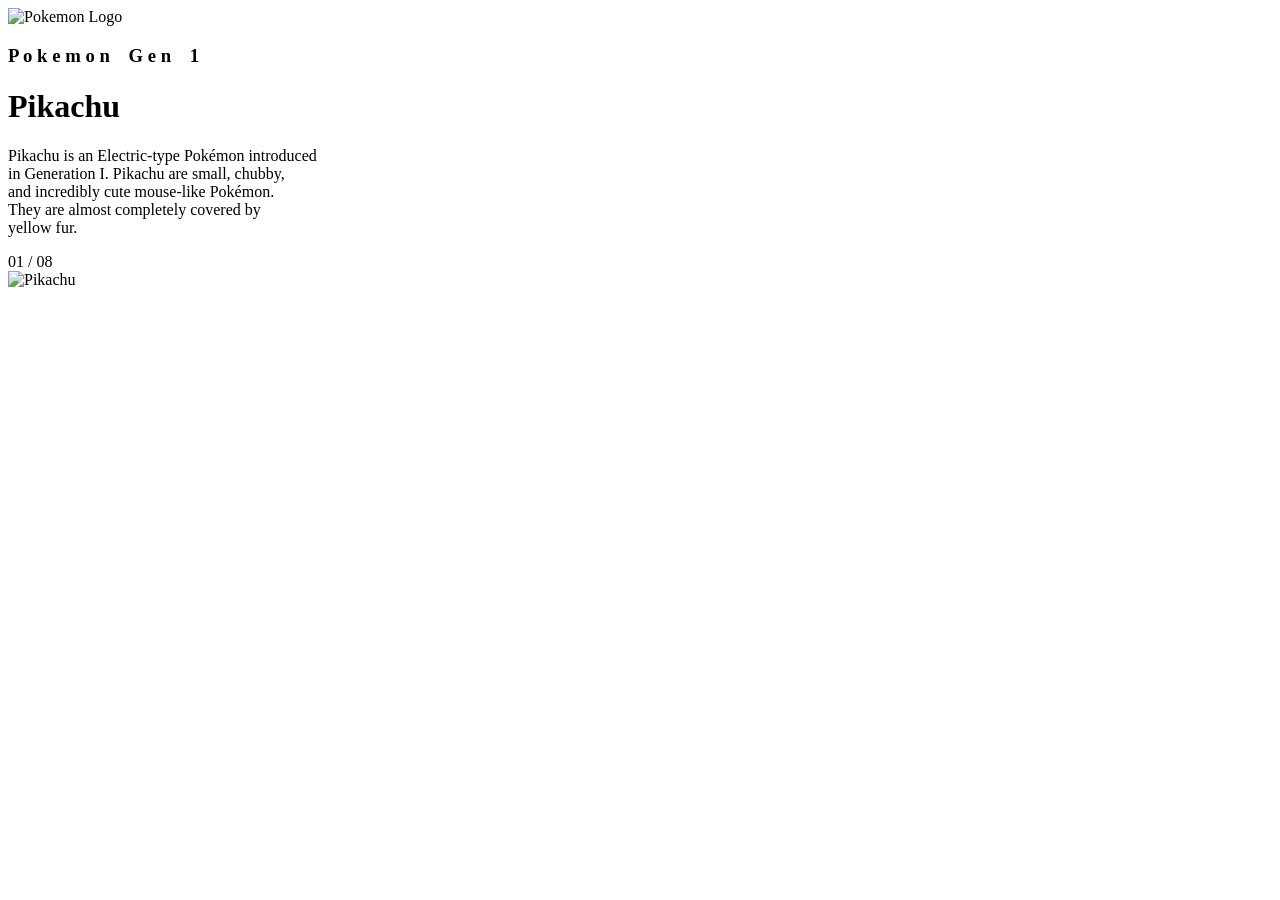
==== Assignment-02/index.html @ 90f044c7 "Create index.html" ====
<!DOCTYPE html>
<html lang="en">
<head>
    <meta charset="UTF-8">
    <meta name="viewport" content="width=device-width, initial-scale=1.0">
    <title>Pikachu - Pokemon Gen 1</title>
    <link rel="stylesheet" href="style.css">
    <!-- Remix Icons -->
    <link href="https://cdn.jsdelivr.net/npm/remixicon@4.2.0/fonts/remixicon.css" rel="stylesheet" />
    <!-- Google Fonts -->
    <link href="https://fonts.googleapis.com/css2?family=Poppins:wght@400;500;600;700;900&display=swap" rel="stylesheet">
</head>
<body>
    <div class="container">
        <!-- Background Panels using Absolute Positioning -->
        <div class="panel-left"></div>
        <div class="panel-right"></div>

        <!-- Pokeball Watermark using purely CSS and Absolute Positioning -->
        <div class="pokeball-watermark">
            <div class="inner-circle"></div>
            <div class="center-line"></div>
        </div>

        <!-- Logo (Absolute) -->
        <img src="https://upload.wikimedia.org/wikipedia/commons/9/98/International_Pok%C3%A9mon_logo.svg" alt="Pokemon Logo" class="logo">

        <!-- Hamburger Menu (Absolute) -->
        <i class="ri-menu-line menu-icon"></i>

        <!-- Content Area (Absolute) -->
        <div class="content">
            <h3 class="subtitle">P o k e m o n &nbsp;&nbsp; G e n &nbsp;&nbsp; 1</h3>
            <h1 class="title">Pikachu</h1>
            <p class="description">
                Pikachu is an Electric-type Pokémon introduced<br>
                in Generation I. Pikachu are small, chubby,<br>
                and incredibly cute mouse-like Pokémon.<br>
                They are almost completely covered by<br>
                yellow fur.
            </p>
            
            <div class="pagination">
                <span class="line"></span>
                <span class="page-number">01 / 08</span>
            </div>
        </div>

        <!-- Pikachu Image (Absolute) -->
        <img src="pikachu .png" alt="Pikachu" class="pikachu-img">

        <!-- Right Side Pagination Dots (Absolute) -->
        <div class="dots-container">
            <div class="dot active"></div>
            <div class="dot"></div>
            <div class="dot"></div>
            <div class="dot"></div>
            <div class="dot"></div>
        </div>
    </div>
</body>
</html>
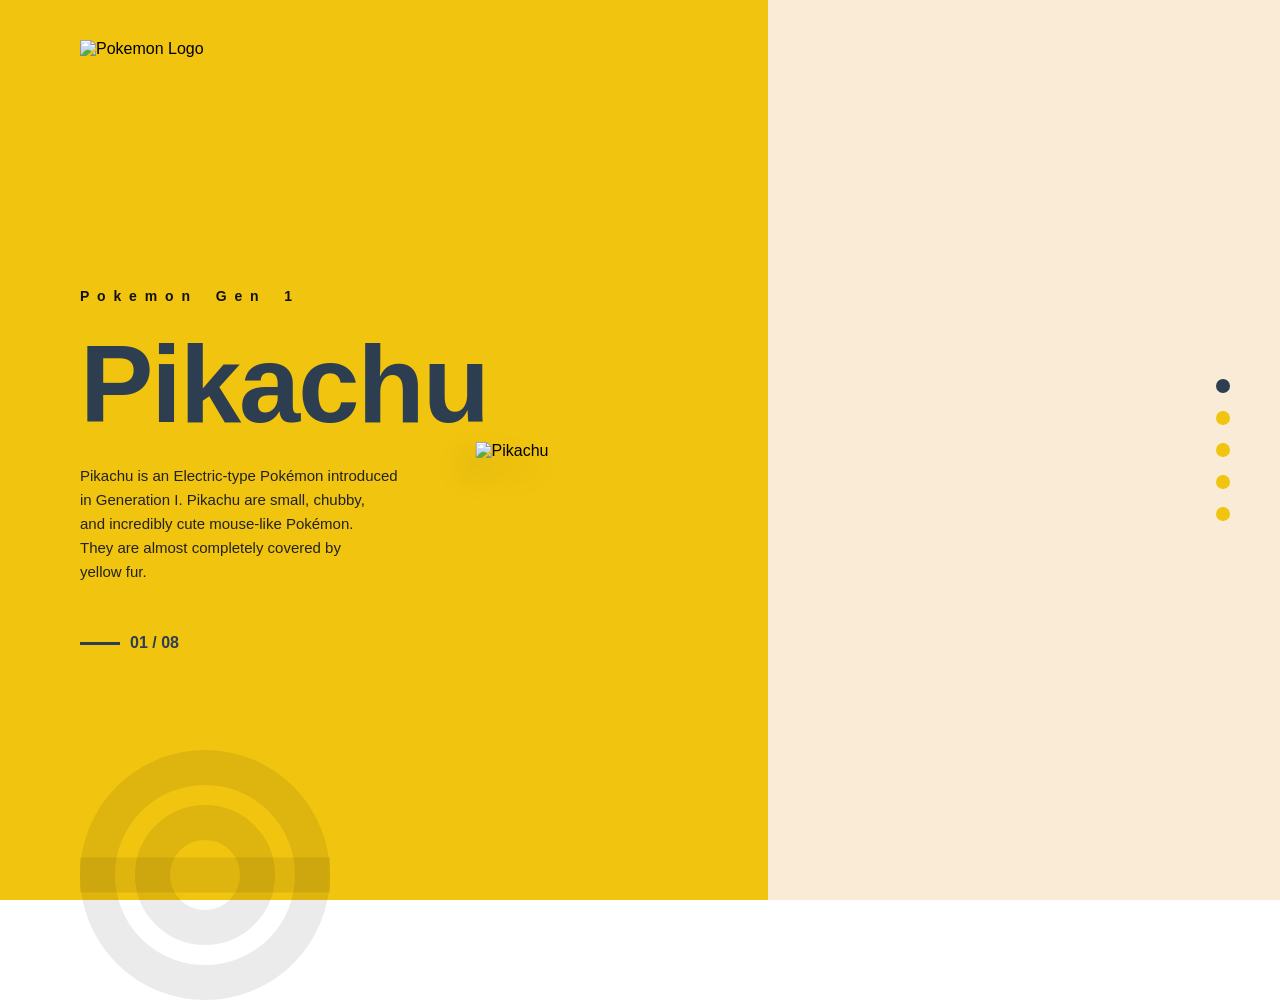
==== commit fd05b41d: "Update index.html" ====
--- a/Assignment-02/index.html
+++ b/Assignment-02/index.html
@@ -47,7 +47,7 @@
         </div>
 
         <!-- Pikachu Image (Absolute) -->
-        <img src="pikachu .png" alt="Pikachu" class="pikachu-img">
+        <img src="pikachu.png" alt="Pikachu" class="pikachu-img">
 
         <!-- Right Side Pagination Dots (Absolute) -->
         <div class="dots-container">
--- a/Assignment-02/style.css
+++ b/Assignment-02/style.css
@@ -0,0 +1,184 @@
+* {
+    margin: 0;
+    padding: 0;
+    box-sizing: border-box;
+    font-family: 'Poppins', sans-serif;
+}
+
+body {
+    width: 100vw;
+    height: 100vh;
+    overflow: hidden;
+}
+
+/* Base Container with Relative Positioning */
+.container {
+    position: relative;
+    width: 100%;
+    height: 100%;
+}
+
+/* Background Splitting */
+.panel-left {
+    position: absolute;
+    top: 0;
+    left: 0;
+    width: 60%;
+    height: 100%;
+    background-color: #f1c40f;
+    /* Vibrant Pikachu Yellow */
+    z-index: 1;
+}
+
+.panel-right {
+    position: absolute;
+    top: 0;
+    right: 0;
+    width: 40%;
+    height: 100%;
+    background-color: #faebd7;
+    /* Antique White / Light Beige */
+    z-index: 1;
+}
+
+/* CSS Drawn Pokeball Watermark */
+.pokeball-watermark {
+    position: absolute;
+    bottom: -100px;
+    left: 80px;
+    width: 250px;
+    height: 250px;
+    border: 35px solid rgba(0, 0, 0, 0.08);
+    /* Darkens the background slightly */
+    border-radius: 50%;
+    z-index: 2;
+}
+
+.pokeball-watermark .inner-circle {
+    position: absolute;
+    top: 50%;
+    left: 50%;
+    transform: translate(-50%, -50%);
+    width: 140px;
+    height: 140px;
+    border: 35px solid rgba(0, 0, 0, 0.08);
+    border-radius: 50%;
+}
+
+.pokeball-watermark .center-line {
+    position: absolute;
+    top: 50%;
+    left: -35px;
+    /* Compensation for parent border */
+    width: calc(100% + 70px);
+    height: 35px;
+    background-color: rgba(0, 0, 0, 0.08);
+    transform: translateY(-50%);
+}
+
+/* Absolute Positioned Header Elements */
+.logo {
+    position: absolute;
+    top: 40px;
+    left: 80px;
+    width: 160px;
+    z-index: 10;
+}
+
+.menu-icon {
+    position: absolute;
+    top: 40px;
+    right: 40px;
+    font-size: 35px;
+    color: #333;
+    z-index: 10;
+    cursor: pointer;
+}
+
+/* Absolute Positioned Content Box */
+.content {
+    position: absolute;
+    top: 32%;
+    left: 80px;
+    z-index: 10;
+}
+
+.subtitle {
+    font-size: 14px;
+    font-weight: 700;
+    color: #111;
+    margin-bottom: 25px;
+    letter-spacing: 2px;
+}
+
+.title {
+    font-size: 110px;
+    font-weight: 900;
+    color: #2c3e50;
+    margin-bottom: 25px;
+    line-height: 1;
+    letter-spacing: -2px;
+}
+
+.description {
+    font-size: 15px;
+    font-weight: 500;
+    color: #222;
+    line-height: 1.6;
+    margin-bottom: 50px;
+}
+
+.pagination {
+    display: flex;
+    align-items: center;
+    gap: 10px;
+}
+
+.pagination .line {
+    width: 40px;
+    height: 3px;
+    background-color: #2c3e50;
+}
+
+.pagination .page-number {
+    font-size: 16px;
+    font-weight: 700;
+    color: #2c3e50;
+}
+
+/* Absolute Positioned Hero Image */
+.pikachu-img {
+    position: absolute;
+    top: 50%;
+    left: 60%;
+    /* Placed exactly on the color split */
+    transform: translate(-45%, -45%);
+    width: 650px;
+    z-index: 5;
+    /* Adding subtle drop shadow for depth */
+    filter: drop-shadow(-10px 15px 15px rgba(0, 0, 0, 0.15));
+}
+
+/* Absolute Positioned Right Sidebar Dots */
+.dots-container {
+    position: absolute;
+    right: 50px;
+    top: 50%;
+    transform: translateY(-50%);
+    display: flex;
+    flex-direction: column;
+    gap: 18px;
+    z-index: 10;
+}
+
+.dot {
+    width: 14px;
+    height: 14px;
+    background-color: #f1c40f;
+    border-radius: 50%;
+    cursor: pointer;
+}
+
+.dot.active {
+    background-color: #2c3e50;
+}
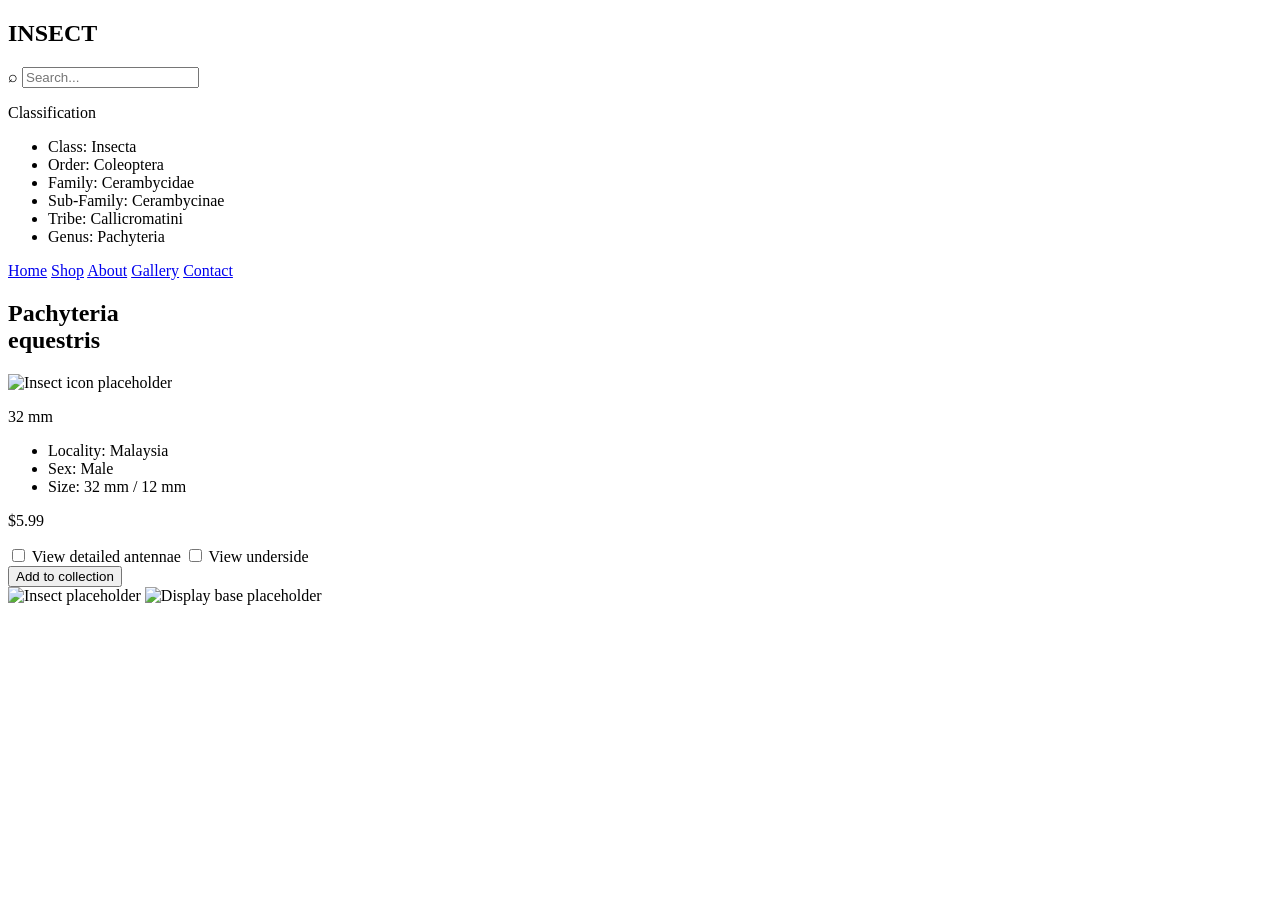
==== commit 4ad872ef: "Create index.html" ====
--- a/Assignment-02/index.html
+++ b/Assignment-02/index.html
@@ -1,62 +1,101 @@
 <!DOCTYPE html>
 <html lang="en">
-<head>
-    <meta charset="UTF-8">
-    <meta name="viewport" content="width=device-width, initial-scale=1.0">
-    <title>Pikachu - Pokemon Gen 1</title>
-    <link rel="stylesheet" href="style.css">
-    <!-- Remix Icons -->
-    <link href="https://cdn.jsdelivr.net/npm/remixicon@4.2.0/fonts/remixicon.css" rel="stylesheet" />
-    <!-- Google Fonts -->
-    <link href="https://fonts.googleapis.com/css2?family=Poppins:wght@400;500;600;700;900&display=swap" rel="stylesheet">
-</head>
-<body>
-    <div class="container">
-        <!-- Background Panels using Absolute Positioning -->
-        <div class="panel-left"></div>
-        <div class="panel-right"></div>
+  <head>
+    <meta charset="UTF-8" />
+    <meta name="viewport" content="width=device-width, initial-scale=1.0" />
+    <title>Insect Showcase</title>
+    <link rel="preconnect" href="https://fonts.googleapis.com" />
+    <link rel="preconnect" href="https://fonts.gstatic.com" crossorigin />
+    <link
+      href="https://fonts.googleapis.com/css2?family=Cormorant+Garamond:ital,wght@0,400;0,500;0,600;1,500&family=Outfit:wght@300;400;500;600;700&display=swap"
+      rel="stylesheet"
+    />
+    <link rel="stylesheet" href="./insect.css" />
+  </head>
+  <body>
+    <main class="layout">
+      <section class="left-panel">
+        <header class="left-top">
+          <h1>INSECT</h1>
+          <div class="search-box">
+            <span class="icon">⌕</span>
+            <input type="text" placeholder="Search..." />
+          </div>
+        </header>
 
-        <!-- Pokeball Watermark using purely CSS and Absolute Positioning -->
-        <div class="pokeball-watermark">
-            <div class="inner-circle"></div>
-            <div class="center-line"></div>
+        <div class="classification-wrap">
+          <p class="vertical-title">Classification</p>
+
+          <ul class="class-list">
+            <li><span>Class:</span> Insecta</li>
+            <li><span>Order:</span> Coleoptera</li>
+            <li><span>Family:</span> Cerambycidae</li>
+            <li><span>Sub-Family:</span> Cerambycinae</li>
+            <li><span>Tribe:</span> Callicromatini</li>
+            <li><span>Genus:</span> Pachyteria</li>
+          </ul>
         </div>
+      </section>
 
-        <!-- Logo (Absolute) -->
-        <img src="https://upload.wikimedia.org/wikipedia/commons/9/98/International_Pok%C3%A9mon_logo.svg" alt="Pokemon Logo" class="logo">
+      <section class="right-panel">
+        <header class="right-top">
+          <nav>
+            <a href="#">Home</a>
+            <a href="#">Shop</a>
+            <a href="#">About</a>
+            <a href="#">Gallery</a>
+            <a href="#">Contact</a>
+          </nav>
+        </header>
 
-        <!-- Hamburger Menu (Absolute) -->
-        <i class="ri-menu-line menu-icon"></i>
+        <div class="details">
+          <h2>Pachyteria<br />equestris</h2>
 
-        <!-- Content Area (Absolute) -->
-        <div class="content">
-            <h3 class="subtitle">P o k e m o n &nbsp;&nbsp; G e n &nbsp;&nbsp; 1</h3>
-            <h1 class="title">Pikachu</h1>
-            <p class="description">
-                Pikachu is an Electric-type Pokémon introduced<br>
-                in Generation I. Pikachu are small, chubby,<br>
-                and incredibly cute mouse-like Pokémon.<br>
-                They are almost completely covered by<br>
-                yellow fur.
-            </p>
-            
-            <div class="pagination">
-                <span class="line"></span>
-                <span class="page-number">01 / 08</span>
+          <div class="meta-grid">
+            <div class="insect-icon">
+              <img
+                src="https://placehold.co/64x120/ca3a34/f6d9cc?text=ICON"
+                alt="Insect icon placeholder"
+              />
+              <p>32 mm</p>
             </div>
+            <ul>
+              <li><span>Locality:</span> Malaysia</li>
+              <li><span>Sex:</span> Male</li>
+              <li><span>Size:</span> 32 mm / 12 mm</li>
+            </ul>
+          </div>
+
+          <p class="price">$5.99</p>
+
+          <div class="switches">
+            <label><input type="checkbox" /> View detailed antennae</label>
+            <label><input type="checkbox" /> View underside</label>
+          </div>
+
+          <button type="button">Add to collection</button>
         </div>
+      </section>
 
-        <!-- Pikachu Image (Absolute) -->
-        <img src="pikachu.png" alt="Pikachu" class="pikachu-img">
-
-        <!-- Right Side Pagination Dots (Absolute) -->
-        <div class="dots-container">
-            <div class="dot active"></div>
-            <div class="dot"></div>
-            <div class="dot"></div>
-            <div class="dot"></div>
-            <div class="dot"></div>
+      <section class="center-showcase" aria-label="Insect display placeholder">
+        <div class="dome">
+          <!-- <img
+            class="dome-img"
+            src=""
+            alt="Glass dome placeholder"
+          /> -->
+          <img
+            class="insect-img"
+            src="./ChatGPT Image May 11, 2026, 06_06_24 PM.png"
+            alt="Insect placeholder"
+          />
+          <img
+            class="base-img"
+            src="https://placehold.co/420x140/c0935a/5f3a1a?text=BASE"
+            alt="Display base placeholder"
+          />
         </div>
-    </div>
-</body>
+      </section>
+    </main>
+  </body>
 </html>
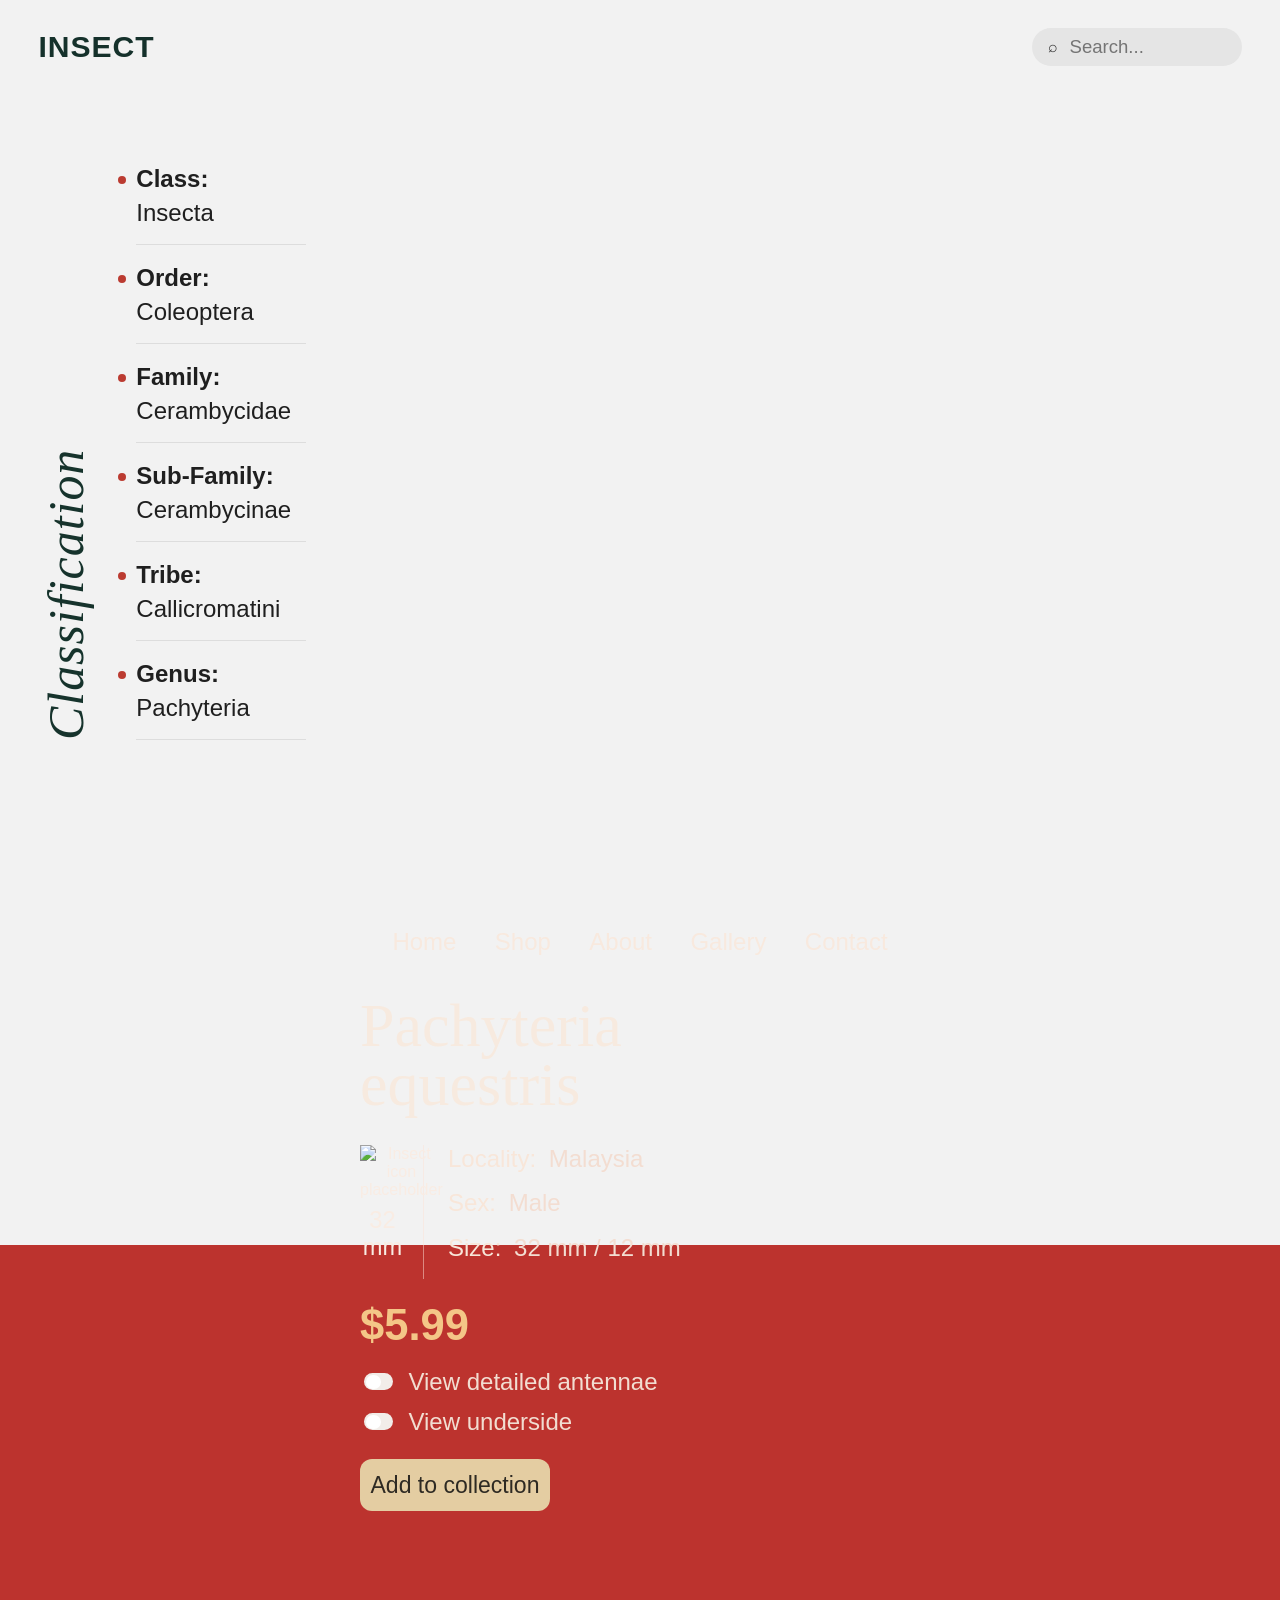
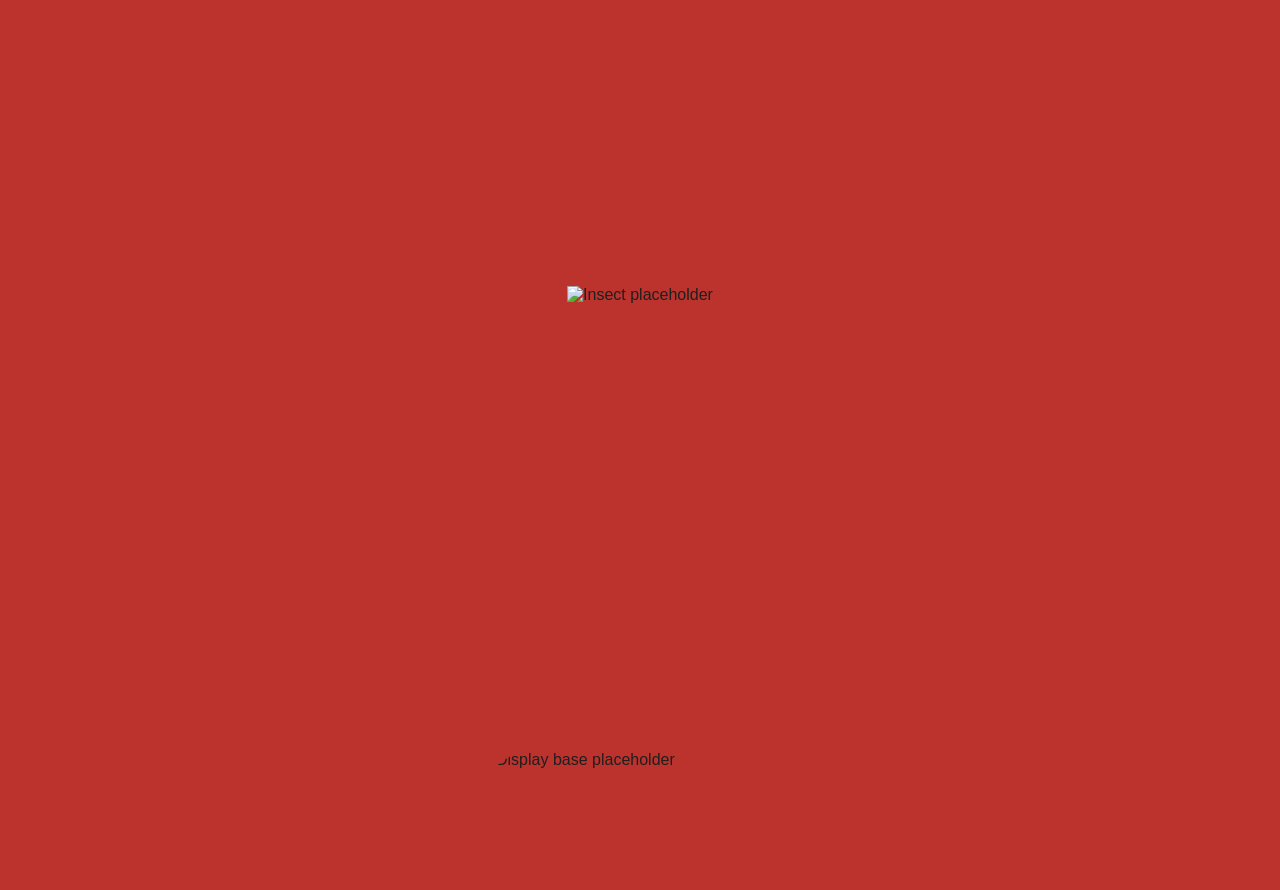
==== commit b7d41af5: "Update index.html" ====
--- a/Assignment-02/index.html
+++ b/Assignment-02/index.html
@@ -10,7 +10,7 @@
       href="https://fonts.googleapis.com/css2?family=Cormorant+Garamond:ital,wght@0,400;0,500;0,600;1,500&family=Outfit:wght@300;400;500;600;700&display=swap"
       rel="stylesheet"
     />
-    <link rel="stylesheet" href="./insect.css" />
+    <link rel="stylesheet" href="./style.css" />
   </head>
   <body>
     <main class="layout">
--- a/Assignment-02/style.css
+++ b/Assignment-02/style.css
@@ -0,0 +1,349 @@
+* {
+  box-sizing: border-box;
+}
+
+body {
+  margin: 0;
+  height: 100vh;
+  font-family: "Outfit", sans-serif;
+  color: #1f1f1f;
+  background: linear-gradient(90deg, #f2f2f2 0 50%, #bc332e 50% 100%);
+  overflow: hidden;
+}
+
+.layout {
+  height: 100vh;
+  display: flex;
+  position: relative;
+  overflow: hidden;
+}
+
+.left-panel,
+.right-panel {
+  width: 50%;
+  height: 100vh;
+  padding: clamp(16px, 2.2vw, 34px) clamp(22px, 3vw, 56px);
+  position: relative;
+}
+
+.left-panel {
+  background: transparent;
+}
+
+.right-panel {
+  background: transparent;
+  color: #f9ece3;
+}
+
+.left-top,
+.right-top {
+  display: flex;
+  align-items: center;
+  justify-content: space-between;
+}
+
+.left-top h1 {
+  margin: 0;
+  font-size: clamp(26px, 2.35vw, 47px);
+  letter-spacing: 1px;
+  color: #15312b;
+  font-weight: 700;
+}
+
+.search-box {
+  width: clamp(210px, 16vw, 365px);
+  height: clamp(38px, 2.6vw, 52px);
+  border-radius: 26px;
+  background: #e5e5e5;
+  display: flex;
+  align-items: center;
+  padding: 0 16px;
+  gap: 10px;
+}
+
+.icon {
+  font-size: clamp(16px, 1.2vw, 24px);
+  color: #333;
+}
+
+.search-box input {
+  border: 0;
+  outline: 0;
+  background: transparent;
+  width: 100%;
+  font-size: clamp(16px, 1.45vw, 28px);
+  font-family: inherit;
+}
+
+.right-top nav {
+  width: 100%;
+  display: flex;
+  justify-content: center;
+  gap: clamp(18px, 3vw, 56px);
+}
+
+.right-top a {
+  color: #f8e9de;
+  text-decoration: none;
+  font-size: clamp(16px, 1.6vw, 31px);
+  font-weight: 300;
+}
+
+.classification-wrap {
+  margin-top: clamp(40px, 12vh, 170px);
+  display: flex;
+  gap: clamp(20px, 3.2vw, 55px);
+}
+
+.vertical-title {
+  margin: 0;
+  font-size: clamp(44px, 3.9vw, 76px);
+  color: #16332c;
+  font-family: "Cormorant Garamond", serif;
+  font-style: italic;
+  writing-mode: vertical-rl;
+  transform: rotate(180deg);
+  letter-spacing: 1px;
+}
+
+.class-list {
+  list-style: none;
+  margin: 0;
+  padding: 0;
+  width: clamp(170px, 13vw, 245px);
+}
+
+.class-list li {
+  padding: 18px 0 16px;
+  border-bottom: 1px solid #ddd;
+  font-size: clamp(20px, 2vw, 38px);
+  line-height: 1.25;
+  position: relative;
+}
+
+.class-list li::before {
+  content: "";
+  position: absolute;
+  left: -18px;
+  top: 30px;
+  width: 8px;
+  height: 8px;
+  border-radius: 50%;
+  background: #bb3b31;
+}
+
+.class-list span {
+  display: block;
+  font-weight: 600;
+  margin-bottom: 4px;
+}
+
+.center-showcase {
+  position: absolute;
+  left: 50%;
+  top: 53%;
+  transform: translate(-50%, -50%);
+  width: clamp(320px, 33vw, 520px);
+  height: clamp(470px, 82vh, 790px);
+  z-index: 5;
+  display: flex;
+  justify-content: center;
+  align-items: center;
+}
+
+.dome {
+  /* border: 1px solid red; */
+  width: 100%;
+  height: 100%;
+  position: relative;
+}
+
+/* .dome-img {  
+  width: 100%;
+  height: 100%;
+  object-fit: contain;
+  display: block;
+} */
+
+.insect-img {
+  /* border: 1px solid rgb(0, 0, 0); */
+  position: absolute;
+  left: 50%;
+  top: 48%;
+  transform: translate(-50%, -50%);
+  /* width: clamp(180px, 15.5vw, 250px);
+  height: clamp(260px, 49vh, 470px); */
+  height: 490px;
+  object-fit: cover;
+  /* border-radius: 130px; */
+}
+
+.base-img {
+  position: absolute;
+  left: 50%;
+  bottom: clamp(20px, 3.5vh, 36px);
+  transform: translateX(-50%);
+  width: clamp(230px, 25vw, 400px);
+  height: clamp(68px, 12vh, 120px);
+  object-fit: cover;
+  border-radius: 80px;
+}
+
+.details {
+  margin-top: clamp(46px, 10.5vh, 120px);
+  margin-left: clamp(108px, 10vw, 190px);
+  width: clamp(280px, 26vw, 470px);
+}
+
+.details h2 {
+  margin: 0;
+  font-family: "Cormorant Garamond", serif;
+  font-weight: 500;
+  font-size: clamp(46px, 4.25vw, 82px);
+  line-height: 0.95;
+  color: #f7eadf;
+}
+
+.meta-grid {
+  margin-top: clamp(20px, 3.4vh, 44px);
+  display: flex;
+  gap: 24px;
+}
+
+.insect-icon {
+  width: clamp(62px, 5vw, 86px);
+  text-align: center;
+  border-right: 1px solid rgba(252, 226, 213, 0.5);
+  padding-right: 18px;
+}
+
+.insect-icon img {
+  width: clamp(32px, 2.7vw, 48px);
+  height: clamp(58px, 9vh, 90px);
+  object-fit: cover;
+}
+
+.insect-icon p {
+  margin: 8px 0 0;
+  font-size: clamp(18px, 1.85vw, 32px);
+}
+
+.meta-grid ul {
+  list-style: none;
+  margin: 0;
+  padding: 0;
+}
+
+.meta-grid li {
+  margin-bottom: 16px;
+  font-size: clamp(18px, 1.8vw, 34px);
+  line-height: 1.2;
+  color: #f3ddd1;
+}
+
+.meta-grid li span {
+  color: #f8e6d9;
+  margin-right: 6px;
+}
+
+.price {
+  margin: clamp(10px, 2.4vh, 28px) 0 clamp(8px, 2vh, 18px);
+  font-size: clamp(36px, 3.4vw, 66px);
+  color: #f4c687;
+  font-weight: 600;
+}
+
+.switches {
+  display: flex;
+  flex-direction: column;
+  gap: 12px;
+}
+
+.switches label {
+  font-size: clamp(18px, 1.7vw, 32px);
+  color: #f2ddd1;
+  display: flex;
+  align-items: center;
+  gap: 12px;
+}
+
+.switches input {
+  width: clamp(28px, 2.3vw, 40px);
+  height: clamp(16px, 1.4vw, 24px);
+  appearance: none;
+  border-radius: 14px;
+  background: #f2ede9;
+  position: relative;
+}
+
+.switches input::after {
+  content: "";
+  position: absolute;
+  left: 2px;
+  top: 2px;
+  width: clamp(12px, 1.15vw, 20px);
+  height: clamp(12px, 1.15vw, 20px);
+  border-radius: 50%;
+  background: #fff;
+}
+
+.details button {
+  margin-top: clamp(14px, 2.6vh, 28px);
+  width: clamp(190px, 14vw, 280px);
+  height: clamp(42px, 5.8vh, 62px);
+  border: 0;
+  border-radius: 12px;
+  background: #e4cda2;
+  color: #2e2a23;
+  font-size: clamp(20px, 1.8vw, 35px);
+  font-family: inherit;
+}
+
+@media (max-width: 1400px) {
+  body {
+    height: auto;
+    overflow: auto;
+    background: linear-gradient(180deg, #f2f2f2 0 50%, #bc332e 50% 100%);
+  }
+
+  .layout {
+    height: auto;
+    flex-direction: column;
+  }
+
+  .left-panel,
+  .right-panel {
+    width: 100%;
+    min-height: auto;
+  }
+
+  .center-showcase {
+    position: relative;
+    left: auto;
+    top: auto;
+    transform: none;
+    margin: 0 auto;
+    width: min(92vw, 520px);
+    height: 690px;
+  }
+
+  .details {
+    margin: 40px auto 20px;
+    width: min(90vw, 560px);
+  }
+
+  .classification-wrap {
+    margin-top: 80px;
+  }
+
+  .class-list li,
+  .right-top a,
+  .switches label,
+  .meta-grid li {
+    font-size: 24px;
+  }
+
+  .details h2 {
+    font-size: 62px;
+  }
+}
